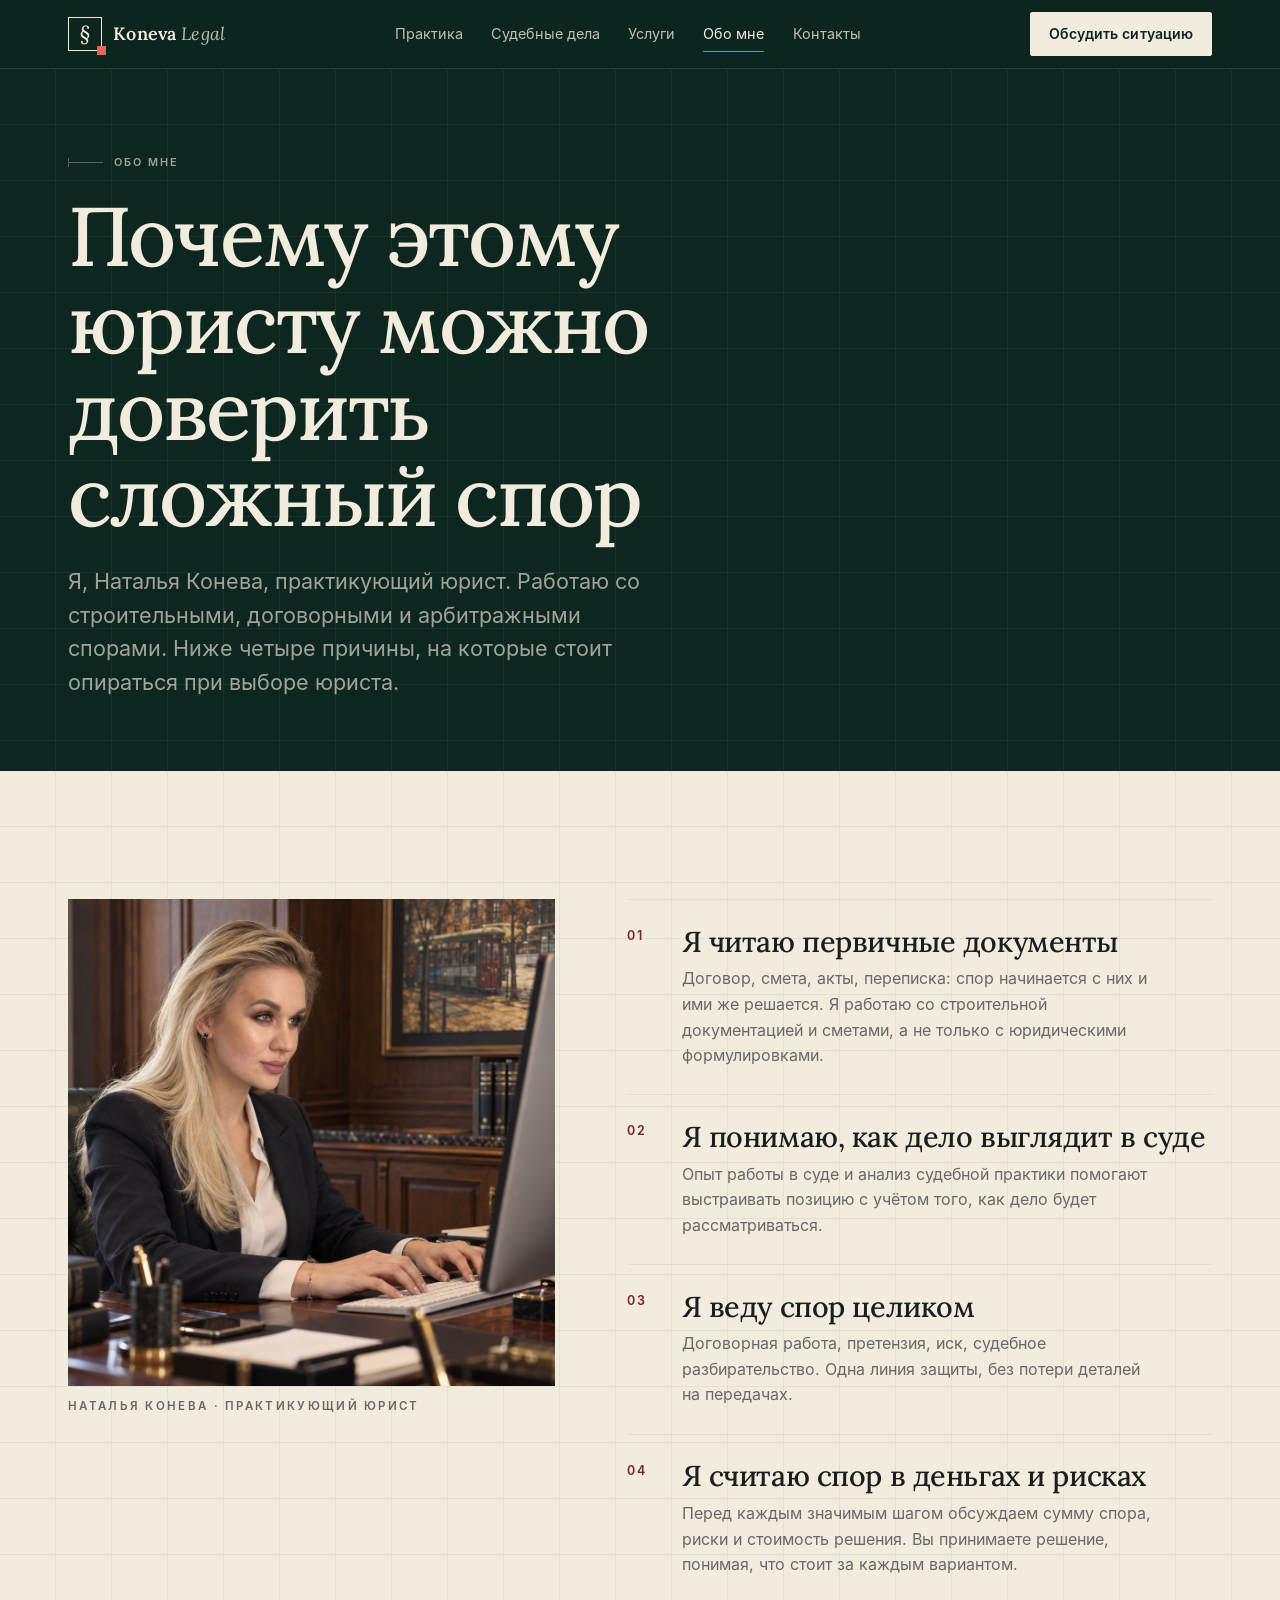
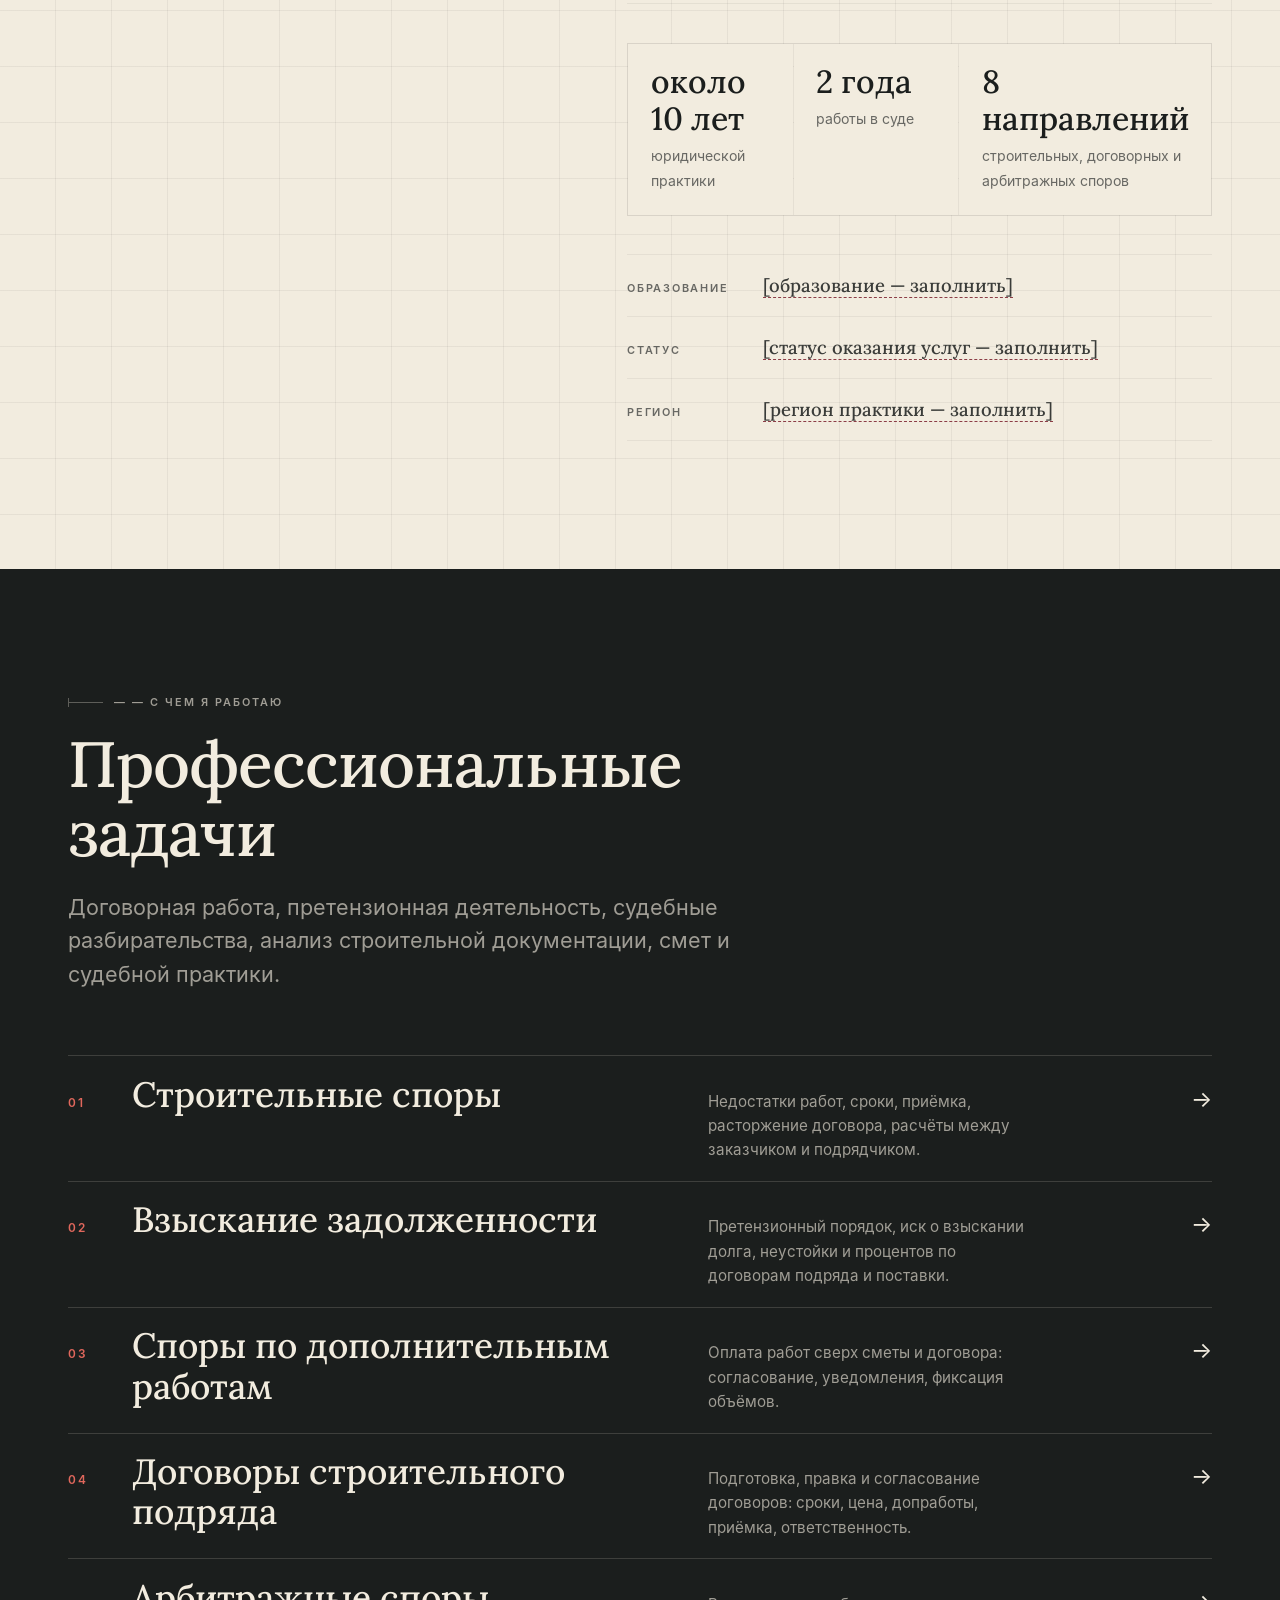
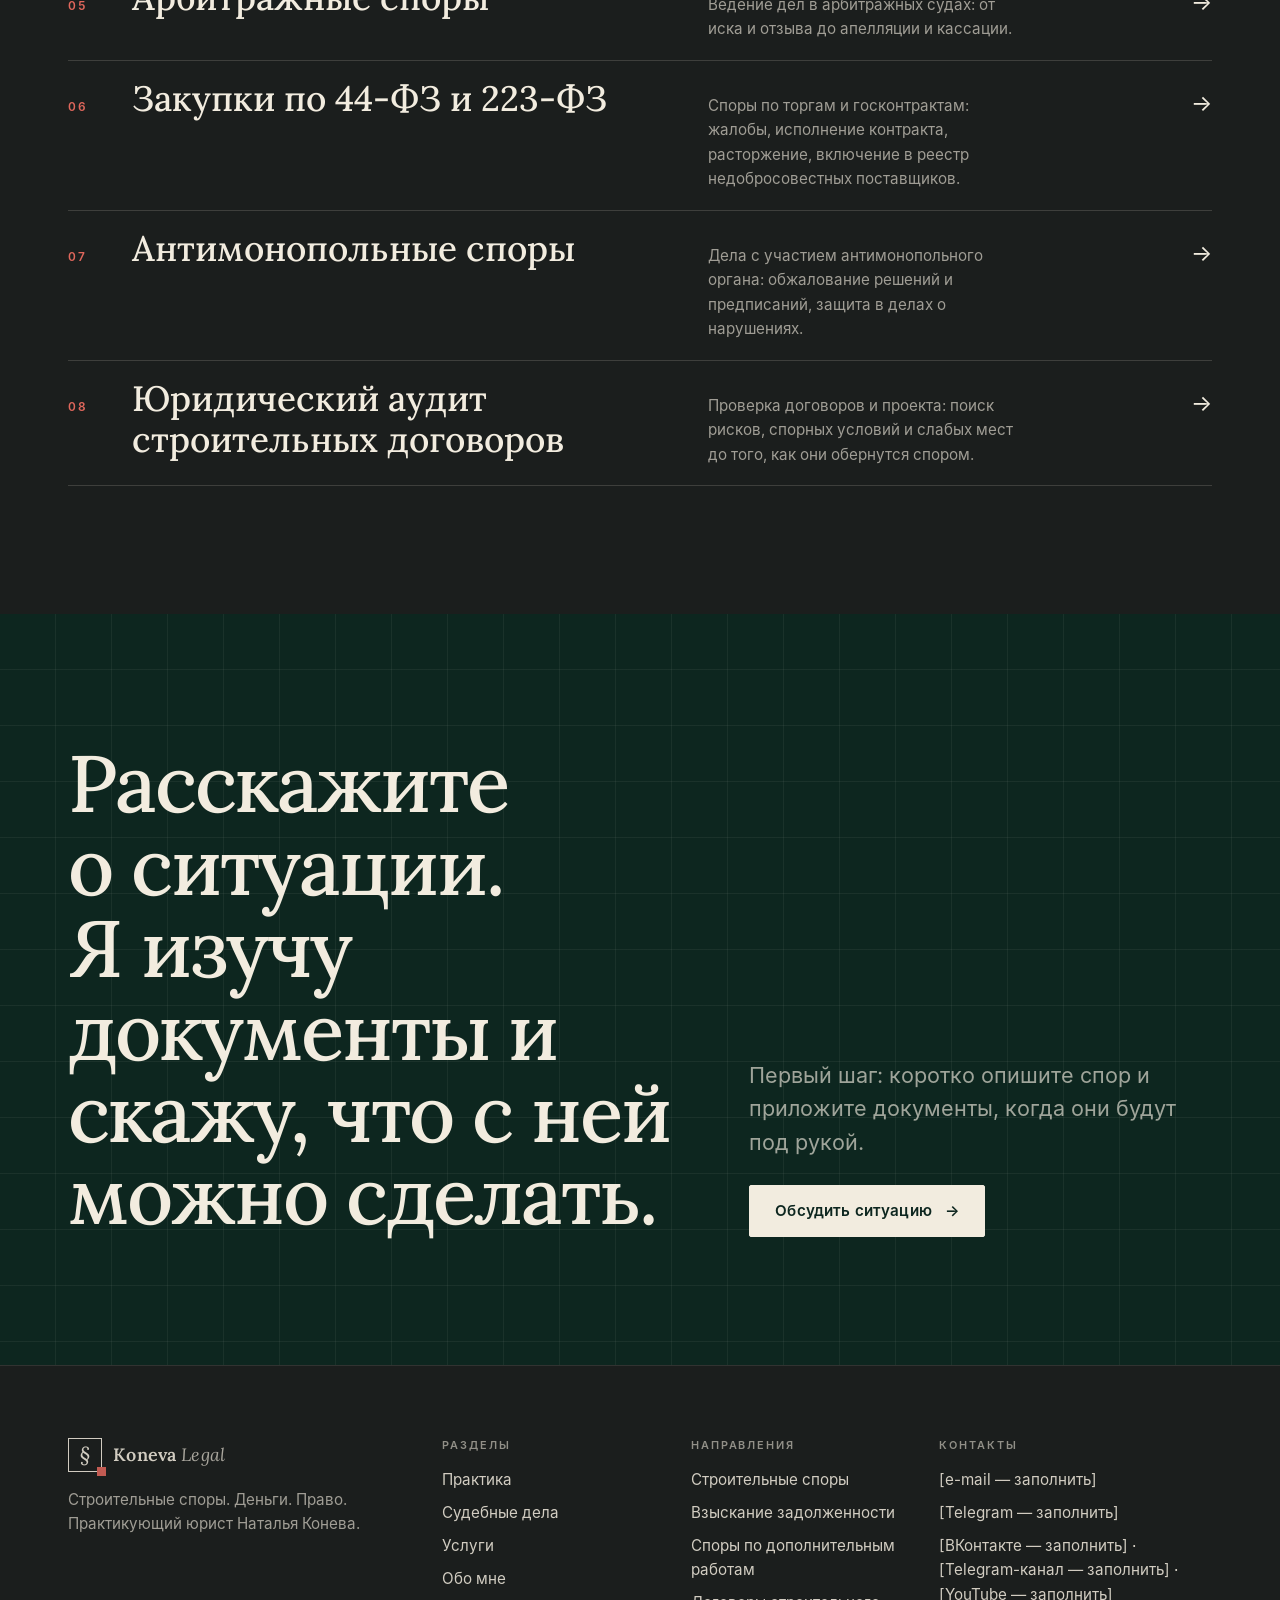
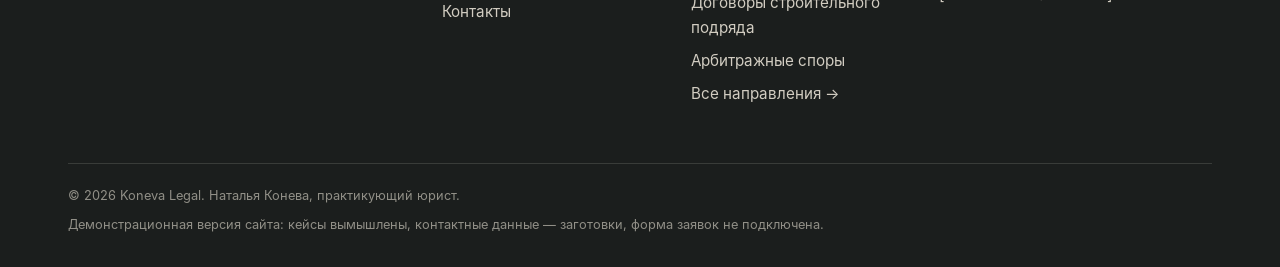
==== about.html @ 8e43e24c "Add files via upload" ====
<!doctype html>
<html lang="ru">
<head>
<meta charset="utf-8">
<meta name="viewport" content="width=device-width, initial-scale=1, viewport-fit=cover">
<meta http-equiv="Content-Security-Policy" content="default-src 'self'; img-src 'self' data:; style-src 'self' 'unsafe-inline'; script-src 'self'; font-src 'self'; connect-src 'none'; form-action 'none'; base-uri 'self'; object-src 'none'">
<title>Обо мне — Наталья Конева, юрист | Koneva Legal</title>
<meta name="description" content="Наталья Конева — практикующий юрист по строительным, договорным и арбитражным спорам. Почему можно доверить сложный спор: работа с документами, судебная практика, ведение дела от претензии до суда.">
<meta name="theme-color" content="#0d261f">
<link rel="canonical" href="https://konevalegal.ru/about.html">
<link rel="icon" href="favicon.svg" type="image/svg+xml">
<link rel="icon" href="favicon.ico" sizes="48x48">
<link rel="apple-touch-icon" href="apple-touch-icon.png">
<meta property="og:type" content="website">
<meta property="og:locale" content="ru_RU">
<meta property="og:site_name" content="Koneva Legal">
<meta property="og:title" content="Обо мне — Наталья Конева, юрист | Koneva Legal">
<meta property="og:description" content="Наталья Конева — практикующий юрист по строительным, договорным и арбитражным спорам. Почему можно доверить сложный спор: работа с документами, судебная практика, ведение дела от претензии до суда.">
<meta property="og:url" content="https://konevalegal.ru/about.html">
<meta property="og:image" content="https://konevalegal.ru/assets/img/og.jpg">
<meta property="og:image:width" content="1200">
<meta property="og:image:height" content="630">
<meta name="twitter:card" content="summary_large_image">
<link rel="preload" href="assets/fonts/lora.woff" as="font" type="font/woff" crossorigin>
<link rel="preload" href="assets/fonts/inter-400.woff" as="font" type="font/woff" crossorigin>
<link rel="stylesheet" href="css/style.css">
</head>
<body>
<a class="skip" href="#main">К содержимому</a>
<header id="site-header"><noscript><div class="wrap"><a class="logo" href="index.html">Koneva Legal</a></div></noscript></header>
<main id="main">
<section class="section theme-green grid-bg soft page-hero" aria-labelledby="h1">
  <div class="wrap">
    <div class="dim short reveal" style="margin-bottom:1.6rem"><span>Обо мне</span></div>
    <h1 id="h1" class="reveal">Почему этому юристу можно доверить сложный спор</h1>
    <p class="lead reveal d1">Я, Наталья Конева, практикующий юрист. Работаю со строительными, договорными и арбитражными спорами. Ниже четыре причины, на которые стоит опираться при выборе юриста.</p>
  </div>
</section>

<section class="section theme-milk grid-bg soft" aria-label="О юристе">
  <div class="wrap about-grid">
    <div class="about-photo reveal">
      <div class="img"><img src="assets/img/work.jpg" width="1100" height="1145" alt="Наталья Конева за работой с документами"></div>
      <p class="eyebrow cap">Наталья Конева · практикующий юрист</p>
    </div>
    <div>
      <div class="reasons reveal">
        <div class="reason"><h3>Я читаю первичные документы</h3><p>Договор, смета, акты, переписка: спор начинается с них и ими же решается. Я работаю со строительной документацией и сметами, а не только с юридическими формулировками.</p></div>
        <div class="reason"><h3>Я понимаю, как дело выглядит в суде</h3><p>Опыт работы в суде и анализ судебной практики помогают выстраивать позицию с учётом того, как дело будет рассматриваться.</p></div>
        <div class="reason"><h3>Я веду спор целиком</h3><p>Договорная работа, претензия, иск, судебное разбирательство. Одна линия защиты, без потери деталей на передачах.</p></div>
        <div class="reason"><h3>Я считаю спор в деньгах и рисках</h3><p>Перед каждым значимым шагом обсуждаем сумму спора, риски и стоимость решения. Вы принимаете решение, понимая, что стоит за каждым вариантом.</p></div>
      </div>
      <div class="facts reveal">
        <div class="fact"><b data-site="experience">около 10 лет</b><span>юридической практики</span></div>
        <div class="fact" data-site-hide><b data-site="courtYears">2 года</b><span>работы в суде</span></div>
        <div class="fact"><b>8 направлений</b><span>строительных, договорных и арбитражных споров</span></div>
      </div>
      <div class="c-list reveal" style="margin-top:2.4rem">
        <dl style="margin:0">
          <div class="c-item"><dt>Образование</dt><dd><span class="ph">[образование — заполнить]</span></dd></div>
          <div class="c-item"><dt>Статус</dt><dd><span class="ph">[статус оказания услуг — заполнить]</span></dd></div>
          <div class="c-item"><dt>Регион</dt><dd><span class="ph">[регион практики — заполнить]</span></dd></div>
        </dl>
      </div>
    </div>
  </div>
</section>

<section class="section theme-graphite" aria-labelledby="w-h">
  <div class="wrap">
  <div class="sec-head reveal">
    <div class="dim short"><span>— — С чем я работаю</span></div>
    <h2><span id="w-h">Профессиональные задачи</span></h2>
    <p class="lead">Договорная работа, претензионная деятельность, судебные разбирательства, анализ строительной документации, смет и судебной практики.</p>
  </div>
    <div class="p-list reveal" id="practice-list"></div>
  </div>
</section>

<section class="section theme-green grid-bg soft" aria-labelledby="cta-h">
  <div class="wrap cta-block">
    <h2 id="cta-h" class="reveal">Расскажите о ситуации. Я изучу документы и скажу, что с ней можно сделать.</h2>
    <div class="reveal d1">
      <p class="lead" style="margin-bottom:1.6rem">Первый шаг: коротко опишите спор и приложите документы, когда они будут под рукой.</p>
      <div class="btn-row"><a class="btn" href="contacts.html#form">Обсудить ситуацию <span class="arr" aria-hidden="true">→</span></a></div>
    </div>
  </div>
</section>
</main>
<footer id="site-footer"></footer>
<script src="data/site.config.js"></script>
<script src="data/practice.js"></script>
<script src="data/cases.js"></script>
<script src="data/services.js"></script>
<script src="js/layout.js"></script>
<script src="js/app.js"></script>
</body>
</html>
---- css/style.css ----
/* ==========================================================
   Koneva Legal — дизайн-система
   Палитра: тёмно-зелёный, графит, молочный, шоколадный, бордо.
   Шрифты подключены локально (assets/fonts), без внешних сервисов.
   ========================================================== */

@font-face{font-family:"Lora";src:url("../assets/fonts/lora.woff") format("woff");font-weight:400 700;font-style:normal;font-display:swap}
@font-face{font-family:"Lora";src:url("../assets/fonts/lora-italic.woff") format("woff");font-weight:400 700;font-style:italic;font-display:swap}
@font-face{font-family:"Inter";src:url("../assets/fonts/inter-400.woff") format("woff");font-weight:400;font-style:normal;font-display:swap}
@font-face{font-family:"Inter";src:url("../assets/fonts/inter-500.woff") format("woff");font-weight:500;font-style:normal;font-display:swap}
@font-face{font-family:"Inter";src:url("../assets/fonts/inter-600.woff") format("woff");font-weight:600;font-style:normal;font-display:swap}

:root{
  --green:#0d261f;
  --green-2:#14352a;
  --graphite:#1b1e1d;
  --graphite-2:#262a29;
  --milk:#f2ecdf;
  --milk-2:#e8dfcc;
  --paper:#f8f4ea;
  --choc:#3a2318;
  --choc-2:#2b190f;
  --burg:#7b1f2c;
  --red-lift:#e0675c;

  --serif:"Lora","Georgia","Times New Roman",serif;
  --sans:"Inter",system-ui,-apple-system,"Segoe UI",Roboto,sans-serif;

  --gutter:clamp(1.1rem,4.5vw,3rem);
  --maxw:1240px;
  --header-h:68px;
  --ease:cubic-bezier(.2,.7,.2,1);
}

/* Темы секций */
.theme-green{--bg:var(--green);--fg:var(--milk);--muted:rgba(242,236,223,.64);--line:rgba(242,236,223,.18);--accent:var(--red-lift);--btn-bg:var(--milk);--btn-fg:var(--green);--card:var(--green-2)}
.theme-graphite{--bg:var(--graphite);--fg:var(--milk);--muted:rgba(242,236,223,.62);--line:rgba(242,236,223,.16);--accent:var(--red-lift);--btn-bg:var(--milk);--btn-fg:var(--graphite);--card:var(--graphite-2)}
.theme-choc{--bg:var(--choc);--fg:var(--milk);--muted:rgba(242,236,223,.68);--line:rgba(242,236,223,.2);--accent:#f0a79f;--btn-bg:var(--milk);--btn-fg:var(--choc);--card:var(--choc-2)}
.theme-milk{--bg:var(--milk);--fg:var(--graphite);--muted:rgba(27,30,29,.64);--line:rgba(27,30,29,.2);--accent:var(--burg);--btn-bg:var(--green);--btn-fg:var(--milk);--card:var(--paper)}

*,*::before,*::after{box-sizing:border-box}
html{-webkit-text-size-adjust:100%;scroll-behavior:smooth;scroll-padding-top:calc(var(--header-h) + 12px)}
body{margin:0;background:var(--green);color:var(--milk);font-family:var(--sans);font-size:1rem;line-height:1.6;-webkit-font-smoothing:antialiased;text-rendering:optimizeLegibility;overflow-x:hidden}
img{max-width:100%;display:block}
a{color:inherit}
button{font:inherit;color:inherit;cursor:pointer}
h1,h2,h3,h4{font-family:var(--serif);font-weight:500;line-height:1.08;letter-spacing:-.015em;margin:0;text-wrap:balance}
p{margin:0}
ul{margin:0;padding:0;list-style:none}
:focus-visible{outline:2px solid var(--accent,var(--red-lift));outline-offset:3px}
.sr-only{position:absolute;width:1px;height:1px;overflow:hidden;clip:rect(0 0 0 0);white-space:nowrap}
.skip{position:absolute;left:-999px;top:8px;background:var(--milk);color:var(--green);padding:.6rem 1rem;z-index:200}
.skip:focus{left:8px}

.wrap{width:100%;max-width:var(--maxw);margin:0 auto;padding-inline:var(--gutter)}
.section{position:relative;background:var(--bg);color:var(--fg);padding-block:clamp(4rem,10vw,8rem)}
.grid-bg{background-image:linear-gradient(var(--line) 1px,transparent 1px),linear-gradient(90deg,var(--line) 1px,transparent 1px);background-size:56px 56px;background-position:-1px -1px}
.grid-bg.soft{--line:rgba(242,236,223,.06)}
.theme-milk.grid-bg.soft{--line:rgba(27,30,29,.06)}

/* Типографика */
.eyebrow{font:600 .72rem/1.3 var(--sans);letter-spacing:.2em;text-transform:uppercase;color:var(--muted)}
.accent{color:var(--accent)}
.lead{font-size:clamp(1.05rem,1.2vw + .8rem,1.35rem);line-height:1.55;color:var(--muted);max-width:42ch}
.italic{font-style:italic}
.redline{position:relative;font-style:italic;white-space:nowrap}
.redline::after{content:"";position:absolute;left:-.04em;right:-.04em;bottom:.02em;height:.07em;background:var(--red-lift);transform-origin:left;transform:scaleX(0);animation:draw 1.1s .6s var(--ease) forwards}
@keyframes draw{to{transform:scaleX(1)}}

/* Размерная линия — чертёжный элемент */
.dim{display:flex;align-items:center;gap:.7rem;font:600 .68rem/1 var(--sans);letter-spacing:.18em;text-transform:uppercase;color:var(--muted)}
.dim::before,.dim::after{content:"";flex:1;height:9px;background:linear-gradient(currentColor,currentColor) center/100% 1px no-repeat;opacity:.5}
.dim::before{border-left:1px solid currentColor}
.dim::after{border-right:1px solid currentColor}
.dim.short::after{display:none}
.dim.short{max-width:26rem}
.dim.short::before{flex:0 0 2.2rem}

.sec-head{display:grid;gap:1.4rem;margin-bottom:clamp(2.2rem,5vw,4rem)}
.sec-head h2{font-size:clamp(2rem,5.4vw,4rem);max-width:18ch}
.sec-head .lead{max-width:52ch}

/* Кнопки */
.btn{display:inline-flex;align-items:center;justify-content:center;gap:.8rem;min-height:52px;padding:.9rem 1.6rem;background:var(--btn-bg,var(--milk));color:var(--btn-fg,var(--green));border:1px solid var(--btn-bg,var(--milk));font:600 .95rem/1.2 var(--sans);letter-spacing:.01em;text-decoration:none;border-radius:2px;transition:background .25s,color .25s,transform .25s var(--ease)}
.btn .arr{transition:transform .25s var(--ease)}
.btn:hover .arr{transform:translateX(4px)}
.btn.ghost{background:transparent;color:var(--fg,var(--milk));border-color:var(--line)}
.btn.ghost:hover{border-color:var(--fg,var(--milk))}
.btn.small{min-height:44px;padding:.6rem 1.1rem;font-size:.88rem}
.btn-row{display:flex;flex-wrap:wrap;gap:.8rem}
.link-arrow{display:inline-flex;gap:.6rem;align-items:center;font-weight:600;text-decoration:none;border-bottom:1px solid var(--line);padding-bottom:.25rem}
.link-arrow:hover{border-color:var(--accent)}

/* ---------- Шапка ---------- */
.site-header{position:sticky;top:0;z-index:100;background:rgba(13,38,31,.88);backdrop-filter:blur(14px);-webkit-backdrop-filter:blur(14px);border-bottom:1px solid rgba(242,236,223,.12)}
.site-header .wrap{display:flex;align-items:center;justify-content:space-between;height:var(--header-h);gap:1rem}
.logo{display:inline-flex;align-items:center;gap:.7rem;text-decoration:none;font:600 1.12rem/1 var(--serif);letter-spacing:.01em}
.logo-mark{display:grid;place-items:center;width:34px;height:34px;border:1px solid var(--milk);font:italic 500 1.2rem/1 var(--serif);position:relative}
.logo-mark::after{content:"";position:absolute;right:-5px;bottom:-5px;width:9px;height:9px;background:var(--red-lift)}
.logo em{font-style:italic;font-weight:400;opacity:.78;margin-left:.28em}
.nav{display:none;gap:clamp(1rem,2.2vw,2rem);align-items:center}
.nav a{font-size:.9rem;text-decoration:none;opacity:.78;padding:.4rem 0;border-bottom:1px solid transparent;transition:opacity .2s,border-color .2s}
.nav a:hover,.nav a[aria-current="page"]{opacity:1;border-color:var(--red-lift)}
.header-cta{display:none}
.burger{width:44px;height:44px;background:none;border:1px solid rgba(242,236,223,.3);display:grid;place-content:center;gap:5px;border-radius:2px}
.burger span{display:block;width:20px;height:1.5px;background:var(--milk);transition:transform .3s var(--ease),opacity .2s}
.burger[aria-expanded="true"] span:nth-child(1){transform:translateY(6.5px) rotate(45deg)}
.burger[aria-expanded="true"] span:nth-child(2){opacity:0}
.burger[aria-expanded="true"] span:nth-child(3){transform:translateY(-6.5px) rotate(-45deg)}
.mobile-nav{position:fixed;inset:var(--header-h) 0 0 0;z-index:99;background:var(--green);padding:2rem var(--gutter) calc(2rem + env(safe-area-inset-bottom));display:flex;flex-direction:column;gap:.2rem;transform:translateY(-8px);opacity:0;visibility:hidden;transition:opacity .25s,transform .3s var(--ease),visibility .25s;overflow-y:auto}
.mobile-nav.open{opacity:1;transform:none;visibility:visible}
.mobile-nav a.m-link{font:500 clamp(1.8rem,8vw,2.6rem)/1.15 var(--serif);text-decoration:none;padding:.75rem 0;border-bottom:1px solid rgba(242,236,223,.14);display:flex;justify-content:space-between;align-items:baseline}
.mobile-nav a.m-link small{font:600 .7rem var(--sans);letter-spacing:.16em;color:var(--red-lift)}
.mobile-nav .btn{margin-top:2rem;--btn-bg:var(--milk);--btn-fg:var(--green)}
body.menu-open{overflow:hidden}
@media (min-width:980px){
  .nav{display:flex}.header-cta{display:inline-flex}.burger,.mobile-nav{display:none}
}

/* ---------- Главный экран ---------- */
.hero{padding-top:clamp(2.5rem,6vw,4.5rem);padding-bottom:clamp(3rem,7vw,6rem);overflow:hidden}
.hero-grid{display:grid;gap:2.6rem;position:relative}
.hero .eyebrow{display:flex;gap:.8rem;align-items:center;margin-bottom:1.6rem}
.hero .eyebrow::before{content:"";width:2.4rem;height:1px;background:var(--red-lift)}
.hero h1{font-size:clamp(2.35rem,8.6vw,6.1rem);line-height:1.02;letter-spacing:-.025em;max-width:13ch;font-weight:500}
.hero .sub{margin-top:1.8rem;font-size:clamp(1.05rem,1.4vw + .75rem,1.4rem);line-height:1.5;color:var(--muted);max-width:30ch}
.hero .btn-row{margin-top:2.2rem}
.hero-note{margin-top:2.4rem;display:flex;gap:1.6rem;flex-wrap:wrap;font-size:.82rem;color:var(--muted)}
.hero-note b{display:block;font:500 1.5rem/1.1 var(--serif);color:var(--milk);margin-bottom:.25rem}
.big-sign{position:absolute;right:-2vw;top:-8vw;font:italic 400 clamp(14rem,48vw,36rem)/1 var(--serif);color:transparent;-webkit-text-stroke:1px rgba(242,236,223,.1);pointer-events:none;user-select:none;z-index:0}
.hero-copy,.hero-photo{position:relative;z-index:1}

.photo-frame{position:relative;width:min(100%,380px);margin-left:auto;margin-right:0}
.photo-frame .img{position:relative;aspect-ratio:2/3;overflow:hidden;background:var(--green-2)}
.photo-frame img{width:100%;height:100%;object-fit:cover;object-position:50% 20%;filter:saturate(.92) contrast(1.02)}
.photo-frame .img::after{content:"";position:absolute;inset:0;background:linear-gradient(180deg,transparent 55%,rgba(13,38,31,.55));pointer-events:none}
.crop{position:absolute;width:22px;height:22px;border:1px solid var(--red-lift);pointer-events:none}
.crop.tl{top:-12px;left:-12px;border-right:0;border-bottom:0}
.crop.tr{top:-12px;right:-12px;border-left:0;border-bottom:0}
.crop.bl{bottom:-12px;left:-12px;border-right:0;border-top:0}
.crop.br{bottom:-12px;right:-12px;border-left:0;border-top:0}
.photo-dim{position:absolute;left:-26px;top:0;bottom:0;width:10px;display:none}
.photo-dim::before{content:"";position:absolute;left:4px;top:0;bottom:0;width:1px;background:rgba(242,236,223,.5)}
.photo-dim::after{content:"";position:absolute;left:0;top:0;bottom:0;width:9px;background:linear-gradient(rgba(242,236,223,.5),rgba(242,236,223,.5)) top/100% 1px no-repeat,linear-gradient(rgba(242,236,223,.5),rgba(242,236,223,.5)) bottom/100% 1px no-repeat}
.photo-dim span{position:absolute;left:-1.1rem;top:50%;transform:translate(-50%,-50%) rotate(-90deg);font:600 .62rem var(--sans);letter-spacing:.2em;color:var(--muted);white-space:nowrap;background:var(--green);padding:0 .6rem}
.sheet-tag{position:absolute;left:-1.2rem;bottom:2.2rem;background:var(--milk);color:var(--green);padding:.9rem 1.1rem;max-width:12rem;box-shadow:0 14px 30px rgba(0,0,0,.25)}
.sheet-tag b{display:block;font:500 1.05rem/1.2 var(--serif)}
.sheet-tag small{display:block;margin-top:.35rem;font:600 .62rem var(--sans);letter-spacing:.16em;text-transform:uppercase;color:var(--burg)}
@media (min-width:900px){
  .hero-grid{grid-template-columns:minmax(0,7.3fr) minmax(0,4.7fr);align-items:end;gap:3rem}
  .photo-frame{width:100%;margin-bottom:-1rem}
  .photo-dim{display:block}
  .hero h1{max-width:11ch}
}
@media (max-width:899px){
  .photo-frame{width:min(78%,320px)}
  .sheet-tag{left:-.8rem;bottom:1.4rem;max-width:10rem;padding:.7rem .8rem}
}

/* ---------- Полоса-лозунг ---------- */
.statement{padding-block:clamp(3rem,7vw,5.5rem)}
.statement-row{display:grid;gap:0;border-top:1px solid var(--line)}
.statement-row div{display:flex;align-items:baseline;gap:1.2rem;padding:clamp(.6rem,1.6vw,1.2rem) 0;border-bottom:1px solid var(--line)}
.statement-row i{font:600 .72rem var(--sans);letter-spacing:.18em;font-style:normal;color:var(--accent);min-width:2rem}
.statement-row strong{font:500 clamp(2.6rem,11vw,8rem)/1 var(--serif);letter-spacing:-.03em}
.statement-row div:nth-child(2) strong{font-style:italic;padding-left:clamp(0rem,7vw,6rem)}
.statement-row div:nth-child(3) strong{padding-left:clamp(0rem,14vw,12rem)}

/* ---------- Список направлений (главная) ---------- */
.p-list{border-top:1px solid var(--line)}
.p-list a{display:grid;grid-template-columns:2.6rem 1fr auto;gap:1rem;align-items:baseline;padding:1.15rem 0;border-bottom:1px solid var(--line);text-decoration:none;transition:padding .35s var(--ease),background .3s}
.p-list a:hover{padding-left:.8rem}
.p-list .n{font:600 .74rem var(--sans);letter-spacing:.16em;color:var(--accent)}
.p-list .t{font:500 clamp(1.3rem,3.2vw,2.2rem)/1.15 var(--serif)}
.p-list .d{display:none;color:var(--muted);font-size:.95rem;max-width:32ch}
.p-list .go{font-size:1.4rem;transition:transform .3s var(--ease)}
.p-list a:hover .go{transform:translateX(6px)}
@media (min-width:860px){.p-list a{grid-template-columns:3rem 1.2fr 1fr auto}.p-list .d{display:block}}

/* ---------- Карточки направлений ---------- */
.p-grid{display:grid;gap:1.1rem}
.p-card{position:relative;text-align:left;display:flex;flex-direction:column;gap:1.2rem;min-height:300px;padding:clamp(1.4rem,3vw,2.2rem);border:1px solid var(--line);background:var(--card);color:var(--fg);transition:transform .35s var(--ease),border-color .3s;overflow:hidden}
.p-card:hover{transform:translateY(-4px);border-color:var(--fg)}
.p-card .n{font:600 .74rem var(--sans);letter-spacing:.18em;color:var(--accent)}
.p-card h3{font-size:clamp(1.5rem,3vw,2.2rem);max-width:15ch}
.p-card p{color:var(--muted);max-width:38ch;font-size:.98rem}
.p-card .more{margin-top:auto;display:flex;justify-content:space-between;align-items:center;font:600 .85rem var(--sans);border-top:1px solid var(--line);padding-top:1rem}
.p-card::after{content:"";position:absolute;right:-30px;top:-30px;width:110px;height:110px;border:1px solid var(--line);border-radius:50%;opacity:.6}
.p-card.v-green{--card:var(--green);--fg:var(--milk);--muted:rgba(242,236,223,.66);--line:rgba(242,236,223,.2);--accent:var(--red-lift)}
.p-card.v-choc{--card:var(--choc);--fg:var(--milk);--muted:rgba(242,236,223,.7);--line:rgba(242,236,223,.22);--accent:#f0a79f}
.p-card.v-graphite{--card:var(--graphite);--fg:var(--milk);--muted:rgba(242,236,223,.64);--line:rgba(242,236,223,.18);--accent:var(--red-lift)}
.p-card.v-paper{--card:var(--paper);--fg:var(--graphite);--muted:rgba(27,30,29,.66);--line:rgba(27,30,29,.22);--accent:var(--burg)}
@media (min-width:860px){
  .p-grid{grid-template-columns:repeat(12,1fr)}
  .p-card:nth-child(4n+1){grid-column:span 7}
  .p-card:nth-child(4n+2){grid-column:span 5}
  .p-card:nth-child(4n+3){grid-column:span 5}
  .p-card:nth-child(4n+4){grid-column:span 7}
  .p-card{min-height:340px}
}

/* ---------- Как строится защита (чертёж) ---------- */
.steps{display:grid;gap:0;border:1px solid var(--line);position:relative}
.step{padding:clamp(1.4rem,3vw,2.2rem);border-bottom:1px solid var(--line);position:relative}
.step:last-child{border-bottom:0}
.step .num{font:italic 400 clamp(3rem,8vw,5.5rem)/1 var(--serif);color:transparent;-webkit-text-stroke:1px var(--accent);margin-bottom:1rem}
.step h3{font-size:1.5rem;margin-bottom:.7rem}
.step p{color:var(--muted);font-size:.98rem}
@media (min-width:860px){
  .steps{grid-template-columns:repeat(4,1fr)}
  .step{border-bottom:0;border-right:1px solid var(--line)}
  .step:last-child{border-right:0}
  .step:nth-child(2){padding-top:calc(clamp(1.4rem,3vw,2.2rem) + 2.5rem)}
  .step:nth-child(4){padding-top:calc(clamp(1.4rem,3vw,2.2rem) + 2.5rem)}
}

/* ---------- Кейсы: листы дел ---------- */
.case-grid{display:grid;gap:1.2rem}
@media (min-width:760px){.case-grid{grid-template-columns:repeat(2,1fr)}}
@media (min-width:1080px){.case-grid.three{grid-template-columns:repeat(3,1fr)}}
.case-card{position:relative;text-align:left;display:flex;flex-direction:column;gap:1rem;background:var(--paper);color:var(--graphite);padding:1.6rem 1.5rem 1.4rem 2.6rem;border:1px solid rgba(27,30,29,.14);min-height:340px;box-shadow:0 1px 0 rgba(27,30,29,.05),0 24px 40px -28px rgba(0,0,0,.5);transition:transform .35s var(--ease),box-shadow .35s}
.case-card::before{content:"";position:absolute;left:1.6rem;top:0;bottom:0;width:1px;background:var(--burg);opacity:.55}
.case-card:hover{transform:translateY(-4px) rotate(-.2deg);box-shadow:0 1px 0 rgba(27,30,29,.05),0 32px 46px -26px rgba(0,0,0,.6)}
.case-top{display:flex;justify-content:space-between;gap:1rem;align-items:flex-start}
.case-no{font:600 .66rem/1.4 var(--sans);letter-spacing:.16em;text-transform:uppercase;color:rgba(27,30,29,.55)}
.stamp{flex:none;font:700 .66rem/1 var(--sans);letter-spacing:.2em;color:var(--burg);border:1.5px solid var(--burg);padding:.4rem .55rem;transform:rotate(4deg);opacity:.85;text-transform:uppercase}
.case-cat{font:600 .72rem var(--sans);letter-spacing:.14em;text-transform:uppercase;color:var(--burg)}
.case-amount small{display:block;font:600 .64rem var(--sans);letter-spacing:.16em;text-transform:uppercase;color:rgba(27,30,29,.55);margin-bottom:.3rem}
.case-amount b{font:500 clamp(2rem,4vw,2.8rem)/1 var(--serif);letter-spacing:-.02em}
.case-title{font:500 1.18rem/1.3 var(--serif)}
.case-excerpt{font-size:.92rem;color:rgba(27,30,29,.68);display:-webkit-box;-webkit-line-clamp:3;-webkit-box-orient:vertical;overflow:hidden}
.case-card .more{margin-top:auto;display:flex;justify-content:space-between;font:600 .85rem var(--sans);border-top:1px dashed rgba(27,30,29,.3);padding-top:.9rem}
.filters{display:flex;flex-wrap:wrap;gap:.5rem;margin-bottom:2rem}
.chip{padding:.55rem 1rem;min-height:44px;border:1px solid var(--line);background:transparent;color:var(--fg);font:500 .88rem var(--sans);border-radius:999px;transition:background .2s,color .2s,border-color .2s}
.chip:hover{border-color:var(--fg)}
.chip[aria-pressed="true"]{background:var(--fg);color:var(--bg);border-color:var(--fg)}
.empty{color:var(--muted);padding:2rem 0}
.demo-banner{display:flex;gap:.9rem;align-items:flex-start;padding:1rem 1.2rem;border:1px dashed var(--accent);color:var(--fg);font-size:.92rem;margin-bottom:2rem}
.demo-banner b{color:var(--accent);font:700 .68rem var(--sans);letter-spacing:.18em;text-transform:uppercase;padding-top:.2rem;white-space:nowrap}

/* ---------- Диалог (кейс / направление) ---------- */
dialog.panel{padding:0;border:0;background:var(--paper);color:var(--graphite);width:100%;max-width:100%;height:100%;max-height:100%;margin:0;overflow:hidden}
dialog.panel::backdrop{background:rgba(10,20,17,.72);backdrop-filter:blur(3px)}
dialog.panel[open]{display:flex;flex-direction:column;animation:sheetIn .4s var(--ease)}
@keyframes sheetIn{from{transform:translateY(24px);opacity:0}to{transform:none;opacity:1}}
.panel-bar{flex:none;display:flex;justify-content:space-between;align-items:center;gap:1rem;padding:.8rem var(--gutter);padding-top:max(.8rem,env(safe-area-inset-top));border-bottom:1px solid rgba(27,30,29,.15);background:var(--paper)}
.panel-bar .eyebrow{color:rgba(27,30,29,.6)}
.panel-close{width:44px;height:44px;border:1px solid rgba(27,30,29,.3);background:transparent;font-size:1.3rem;line-height:1;border-radius:2px}
.panel-close:hover{background:var(--graphite);color:var(--milk)}
.panel-body{flex:1;overflow-y:auto;overscroll-behavior:contain;padding:clamp(1.6rem,4vw,3rem) var(--gutter) calc(3rem + env(safe-area-inset-bottom));-webkit-overflow-scrolling:touch}
.panel-inner{max-width:760px;margin:0 auto}
.panel h2{font-size:clamp(1.9rem,5vw,3rem);margin-bottom:1rem}
.panel .amount{font:500 clamp(2.4rem,7vw,4rem)/1 var(--serif);letter-spacing:-.025em;margin:1.2rem 0 .3rem}
.panel .amount-label{font:600 .68rem var(--sans);letter-spacing:.18em;text-transform:uppercase;color:rgba(27,30,29,.55)}
.doc-sec{display:grid;grid-template-columns:2.2rem 1fr;gap:.4rem 1rem;padding:1.5rem 0;border-top:1px solid rgba(27,30,29,.15)}
.doc-sec .no{font:600 .72rem var(--sans);letter-spacing:.14em;color:var(--burg);padding-top:.35rem}
.doc-sec h3{font:600 .76rem var(--sans);letter-spacing:.16em;text-transform:uppercase;color:rgba(27,30,29,.6);margin-bottom:.6rem}
.doc-sec p,.doc-sec li{font-size:1.04rem;line-height:1.65}
.doc-sec li{padding-left:1.2rem;position:relative;margin-bottom:.45rem}
.doc-sec li::before{content:"";position:absolute;left:0;top:.75em;width:.6rem;height:1px;background:var(--burg)}
.doc-sec .body{grid-column:2}
.sides{display:grid;gap:1rem}
.side{padding:1rem 1.1rem;background:var(--milk);border-left:2px solid var(--burg)}
.side b{display:block;font:600 .7rem var(--sans);letter-spacing:.14em;text-transform:uppercase;margin-bottom:.4rem;color:var(--burg)}
.doc-sec.result .body p{font:500 1.3rem/1.4 var(--serif)}
.doc-sec.lesson{background:var(--green);color:var(--milk);margin:0 calc(var(--gutter) * -1);padding-inline:var(--gutter);border-top:0;margin-top:1rem}
.doc-sec.lesson h3{color:rgba(242,236,223,.7)}
.doc-sec.lesson .no{color:var(--red-lift)}
.doc-sec.lesson .body p{font:italic 400 1.25rem/1.5 var(--serif)}
.panel-cta{margin-top:2.2rem;display:flex;gap:.8rem;flex-wrap:wrap}
.panel-cta .btn{--btn-bg:var(--green);--btn-fg:var(--milk)}
.panel-cta .btn.ghost{--fg:var(--graphite);--line:rgba(27,30,29,.3)}
.panel .note-demo{margin-top:1.4rem;padding:.9rem 1.1rem;border:1px dashed var(--burg);color:var(--burg);font-size:.9rem}
.panel .norms{margin-top:.4rem;font-size:.86rem;color:rgba(27,30,29,.6)}
@media (min-width:900px){
  dialog.panel{width:min(760px,92vw);margin-left:auto;max-width:none}
  .sides{grid-template-columns:1fr 1fr}
  .doc-sec.lesson{margin-inline:calc(var(--gutter) * -1)}
}
@media (prefers-reduced-motion:reduce){dialog.panel[open]{animation:none}}

/* ---------- Услуги: прайс-ведомость ---------- */
.price-list{border-top:1px solid var(--line)}
.price-row{display:grid;gap:.7rem 1.4rem;padding:1.6rem 0;border-bottom:1px solid var(--line);align-items:start}
.price-row .n{font:600 .74rem var(--sans);letter-spacing:.18em;color:var(--accent)}
.price-row h3{font-size:clamp(1.4rem,3vw,2rem)}
.price-row p{color:var(--muted);max-width:52ch;font-size:.98rem}
.price-box{padding:1rem 1.1rem;border:1px solid var(--line);align-self:stretch;display:flex;flex-direction:column;justify-content:space-between;gap:1rem}
.price-box small{font:600 .62rem var(--sans);letter-spacing:.16em;text-transform:uppercase;color:var(--muted)}
.price-box b{display:block;font:500 1.15rem/1.35 var(--serif);margin-top:.35rem}
.price-box.is-fixed b,.price-box.is-range b{font-size:1.6rem;color:var(--accent)}
@media (min-width:900px){
  .price-row{grid-template-columns:3rem minmax(0,1.3fr) minmax(0,1.5fr) 15rem}
  .price-row .n{padding-top:.7rem}
}

/* ---------- Обо мне ---------- */
.page-hero{padding-top:clamp(3rem,7vw,5.5rem);padding-bottom:clamp(2.6rem,6vw,4.5rem)}
.page-hero h1{font-size:clamp(2.2rem,7vw,5.2rem);max-width:15ch;letter-spacing:-.025em;line-height:1.04}
.page-hero .lead{margin-top:1.6rem}
.about-grid{display:grid;gap:2.4rem}
.about-photo{position:relative}
.about-photo .img{aspect-ratio:1/1;overflow:hidden;background:var(--green-2)}
.about-photo img{width:100%;height:100%;object-fit:cover;object-position:60% 30%}
.about-photo .cap{margin-top:.8rem}
@media (min-width:900px){
  .about-grid{grid-template-columns:5fr 6fr;gap:4.5rem;align-items:start}
  .about-photo{position:sticky;top:calc(var(--header-h) + 2rem)}
}
.reasons{counter-reset:r;display:grid;gap:0;border-top:1px solid var(--line)}
.reason{padding:1.6rem 0 1.6rem 3.4rem;border-bottom:1px solid var(--line);position:relative}
.reason::before{counter-increment:r;content:counter(r,decimal-leading-zero);position:absolute;left:0;top:1.75rem;font:600 .78rem var(--sans);letter-spacing:.16em;color:var(--accent)}
.reason h3{font-size:clamp(1.3rem,2.6vw,1.8rem);margin-bottom:.6rem}
.reason p{color:var(--muted);max-width:48ch}
.facts{display:grid;gap:1px;background:var(--line);border:1px solid var(--line);margin-top:2.4rem}
.fact{background:var(--bg);padding:1.3rem 1.4rem}
.fact b{display:block;font:500 clamp(1.5rem,3vw,2rem)/1.15 var(--serif);margin-bottom:.3rem}
.fact span{font-size:.88rem;color:var(--muted)}
@media (min-width:640px){.facts{grid-template-columns:repeat(3,1fr)}}
.ph{border-bottom:1px dashed var(--accent);color:inherit;opacity:.85;white-space:normal}

/* ---------- Контакты и форма ---------- */
.contact-grid{display:grid;gap:3rem}
@media (min-width:960px){.contact-grid{grid-template-columns:5fr 6fr;gap:5rem;align-items:start}}
.c-list{border-top:1px solid var(--line)}
.c-item{display:grid;grid-template-columns:7.5rem 1fr;gap:1rem;padding:1.1rem 0;border-bottom:1px solid var(--line);align-items:baseline}
.c-item dt{font:600 .68rem var(--sans);letter-spacing:.16em;text-transform:uppercase;color:var(--muted)}
.c-item dd{margin:0;font:500 1.15rem/1.4 var(--serif);word-break:break-word}
.c-item a{text-decoration:none;border-bottom:1px solid var(--line)}
.c-item a:hover{border-color:var(--accent)}
.form-card{position:relative;background:var(--paper);color:var(--graphite);padding:clamp(1.5rem,4vw,2.6rem);padding-left:clamp(2.4rem,5vw,3.6rem);border:1px solid rgba(27,30,29,.14);box-shadow:0 30px 50px -30px rgba(0,0,0,.6)}
.form-card::before{content:"";position:absolute;left:clamp(1.4rem,3vw,2.2rem);top:0;bottom:0;width:1px;background:var(--burg);opacity:.55}
.form-card h2{font-size:clamp(1.7rem,3.6vw,2.4rem);margin:.8rem 0 .5rem}
.form-card .sub{color:rgba(27,30,29,.66);font-size:.95rem;margin-bottom:1.4rem}
.dev-tag{display:inline-flex;align-items:center;gap:.6rem;font:700 .66rem var(--sans);letter-spacing:.18em;text-transform:uppercase;color:var(--burg);border:1.5px solid var(--burg);padding:.45rem .7rem}
.dev-tag::before{content:"";width:7px;height:7px;background:var(--burg);border-radius:50%}
.field{display:grid;gap:.45rem;margin-bottom:1.1rem}
.field label,.field .lab{font:600 .7rem var(--sans);letter-spacing:.14em;text-transform:uppercase;color:rgba(27,30,29,.7)}
.field input,.field select,.field textarea{width:100%;font:400 1rem/1.4 var(--sans);font-size:max(16px,1rem);color:var(--graphite);background:transparent;border:0;border-bottom:1.5px solid rgba(27,30,29,.35);border-radius:0;padding:.7rem 0;min-height:48px;-webkit-appearance:none;appearance:none;transition:border-color .2s}
.field textarea{min-height:120px;resize:vertical;border:1.5px solid rgba(27,30,29,.35);padding:.8rem}
.field select{background-image:linear-gradient(45deg,transparent 50%,currentColor 50%),linear-gradient(135deg,currentColor 50%,transparent 50%);background-position:calc(100% - 14px) 55%,calc(100% - 9px) 55%;background-size:5px 5px;background-repeat:no-repeat;padding-right:2rem}
.field input:focus,.field select:focus,.field textarea:focus{outline:none;border-color:var(--burg)}
.consent{display:grid;grid-template-columns:auto 1fr;gap:.8rem;align-items:start;font-size:.88rem;line-height:1.5;color:rgba(27,30,29,.75);margin:1.2rem 0 1.4rem;cursor:pointer}
.consent input{width:22px;height:22px;margin:0;accent-color:var(--green);flex:none;margin-top:.1rem}
.consent small{display:block;margin-top:.3rem;color:rgba(27,30,29,.55)}
.form-card .btn{--btn-bg:var(--green);--btn-fg:var(--milk);width:100%}
.form-status{margin-top:1.1rem;padding:1rem 1.1rem;border:1.5px solid var(--burg);color:var(--burg);font-weight:500;display:none}
.form-status.show{display:block;animation:sheetIn .35s var(--ease)}
.form-warn{margin-top:1rem;font-size:.82rem;color:rgba(27,30,29,.6)}

/* ---------- Призыв ---------- */
.cta-block{display:grid;gap:2rem;align-items:end}
.cta-block h2{font-size:clamp(2.2rem,6.4vw,5rem);max-width:14ch;letter-spacing:-.025em;line-height:1.03}
@media (min-width:900px){.cta-block{grid-template-columns:1.4fr 1fr}}

/* ---------- Подвал ---------- */
.site-footer{background:var(--graphite);color:var(--milk);padding-block:clamp(3rem,6vw,4.5rem) calc(2rem + env(safe-area-inset-bottom));border-top:1px solid rgba(242,236,223,.1)}
.foot-grid{display:grid;gap:2.4rem}
.foot-grid h4{font:600 .68rem var(--sans);letter-spacing:.18em;text-transform:uppercase;color:rgba(242,236,223,.55);margin-bottom:1rem}
.foot-grid li{margin-bottom:.55rem;font-size:.95rem}
.foot-grid a{text-decoration:none;opacity:.85}
.foot-grid a:hover{opacity:1;text-decoration:underline;text-underline-offset:4px}
.foot-brand p{margin-top:1rem;color:rgba(242,236,223,.62);max-width:34ch;font-size:.95rem}
.foot-bottom{margin-top:3rem;padding-top:1.4rem;border-top:1px solid rgba(242,236,223,.14);font-size:.8rem;color:rgba(242,236,223,.55);display:grid;gap:.5rem}
@media (min-width:860px){.foot-grid{grid-template-columns:1.6fr 1fr 1fr 1.3fr}}

/* ---------- Появление при прокрутке ---------- */
.js .reveal{opacity:0;transform:translateY(22px);transition:opacity .8s var(--ease),transform .8s var(--ease)}
.js .reveal.in{opacity:1;transform:none}
.js .reveal.d1{transition-delay:.08s}.js .reveal.d2{transition-delay:.16s}.js .reveal.d3{transition-delay:.24s}
@media (prefers-reduced-motion:reduce){
  html{scroll-behavior:auto}
  .js .reveal{opacity:1;transform:none;transition:none}
  .redline::after{animation:none;transform:none}
  *{transition-duration:.01ms!important}
}
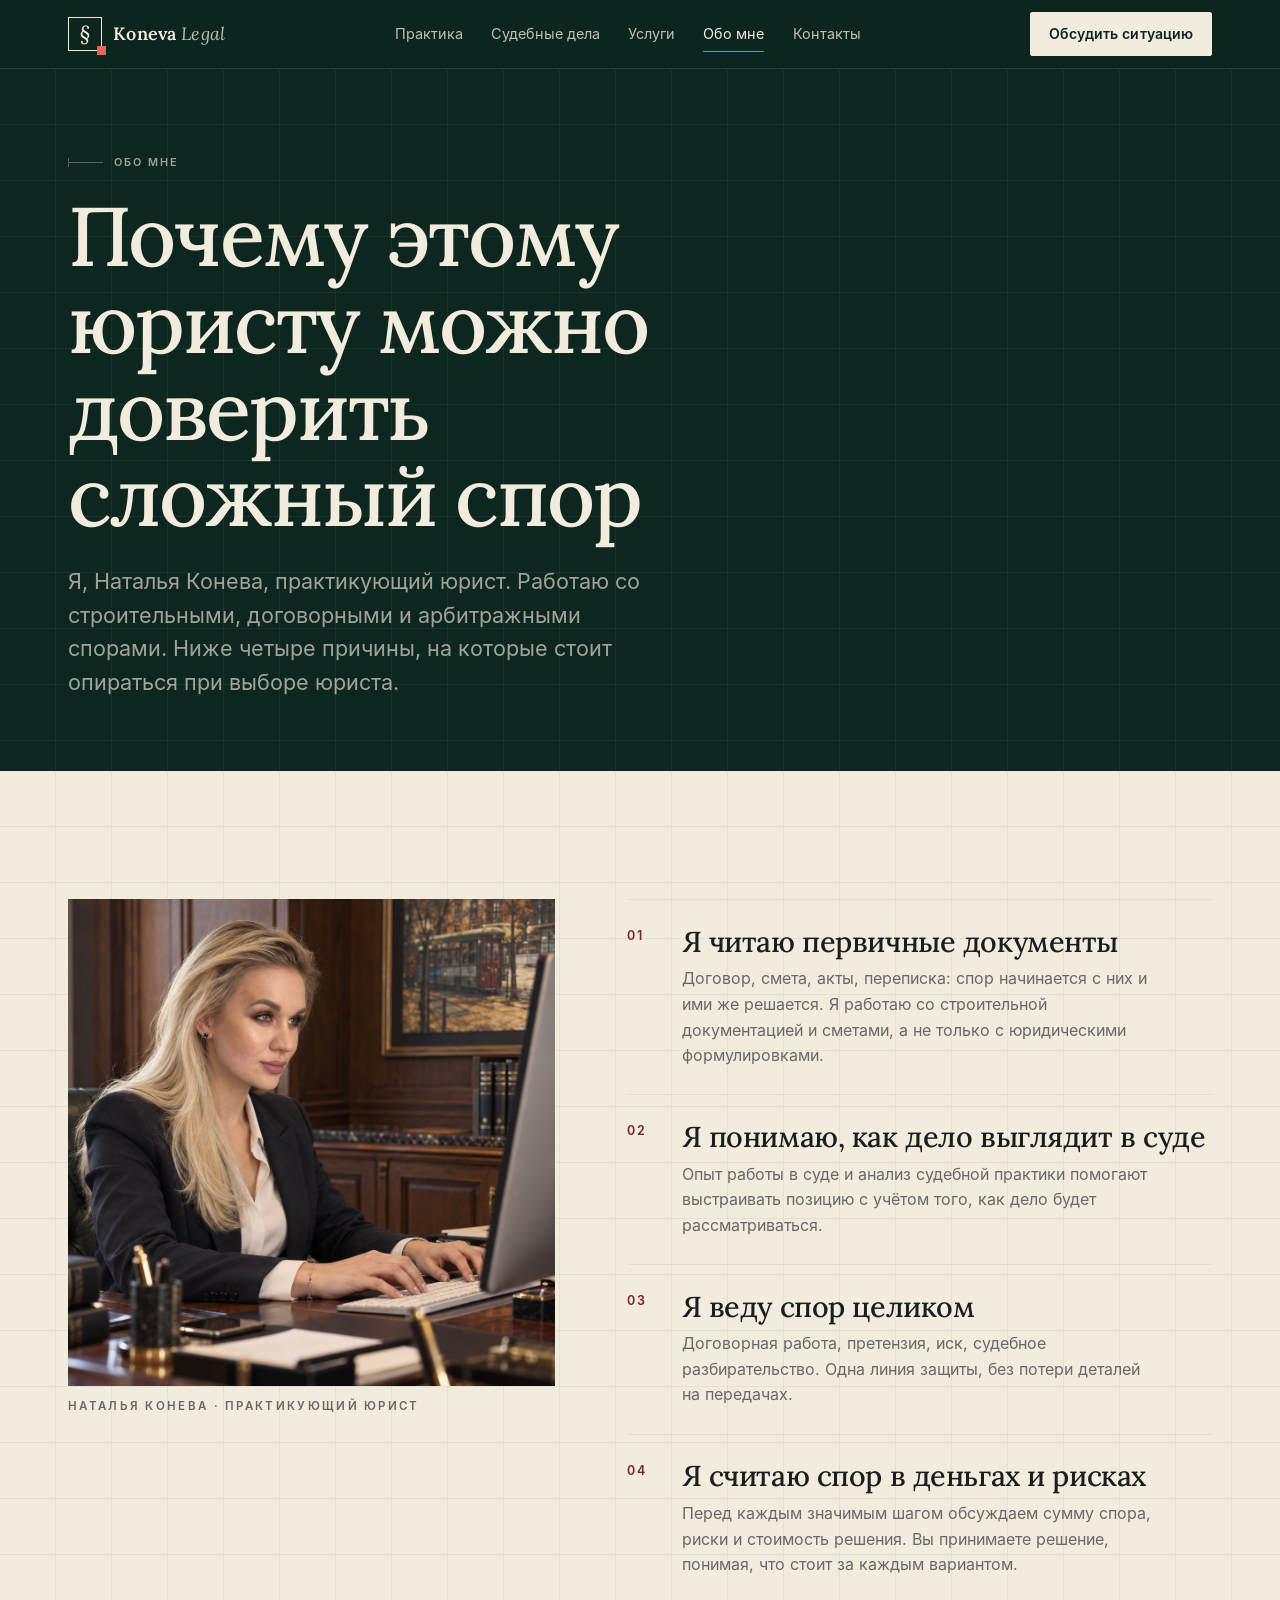
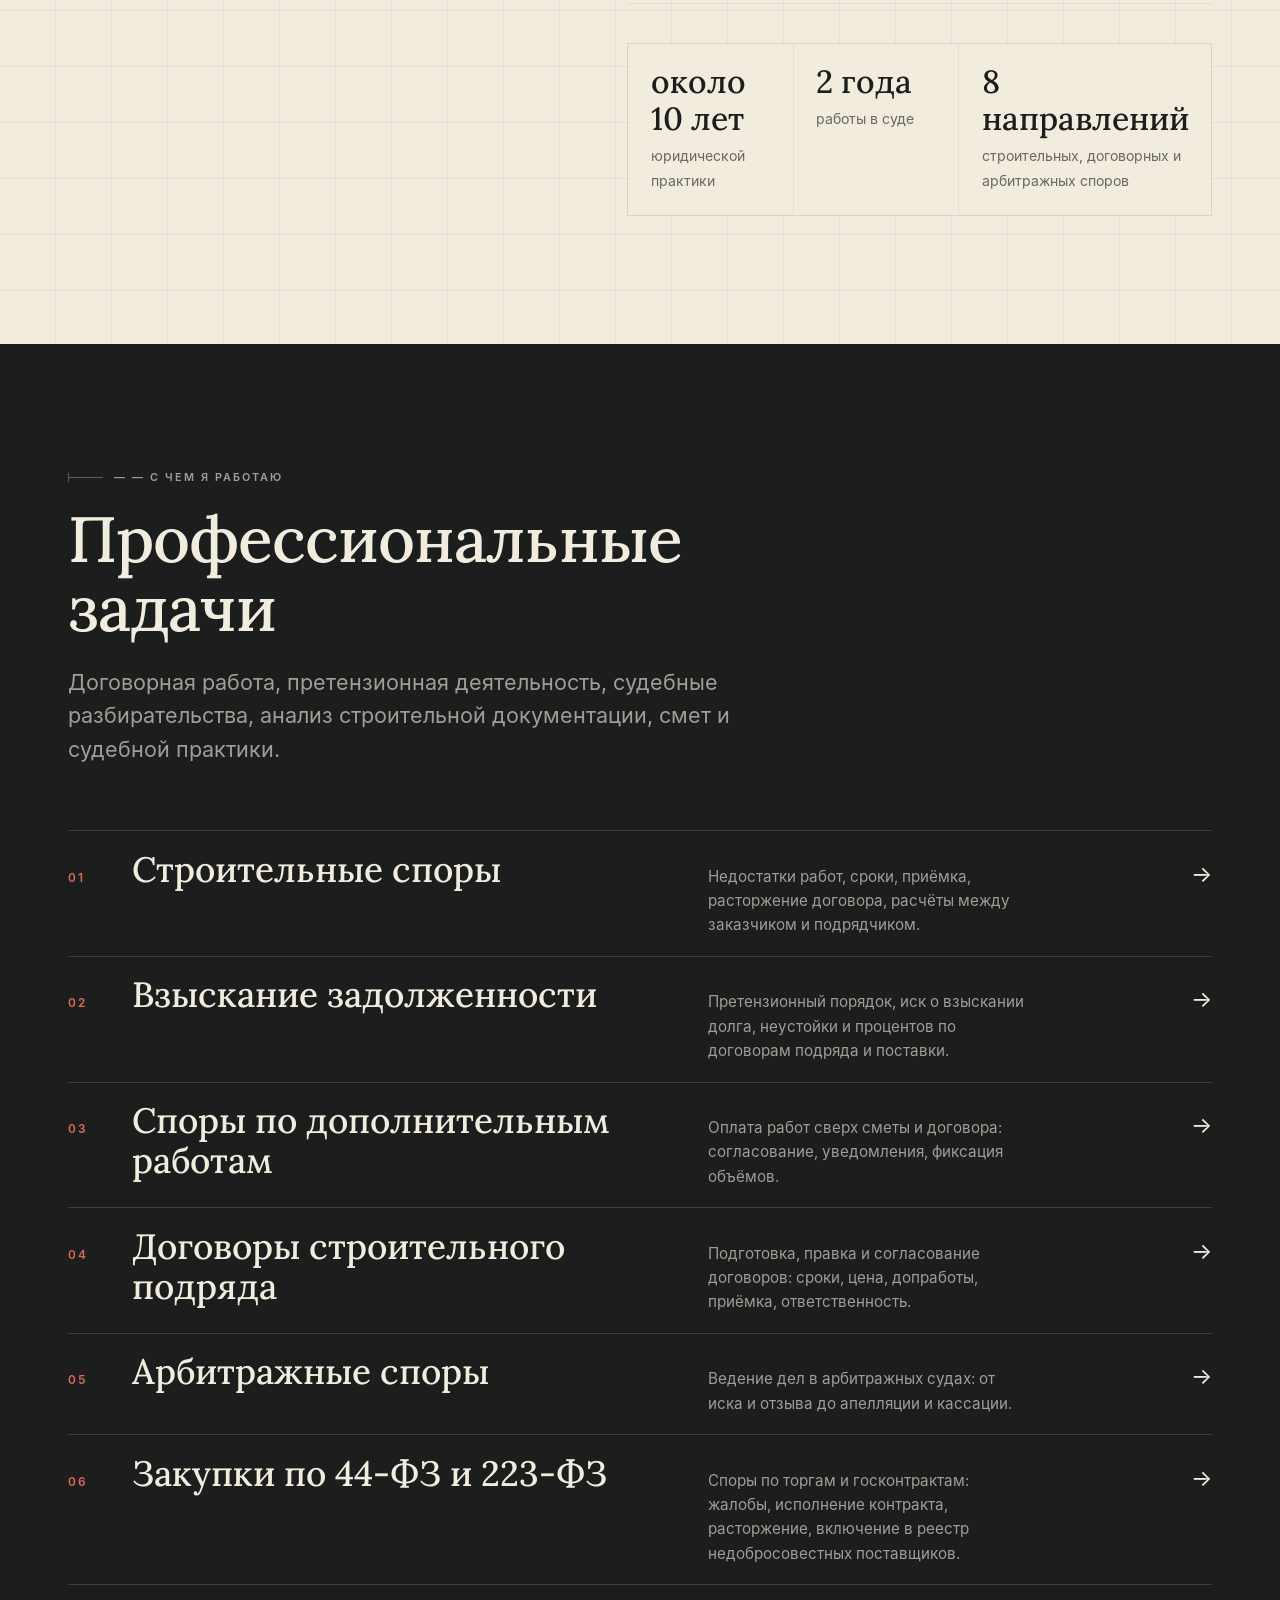
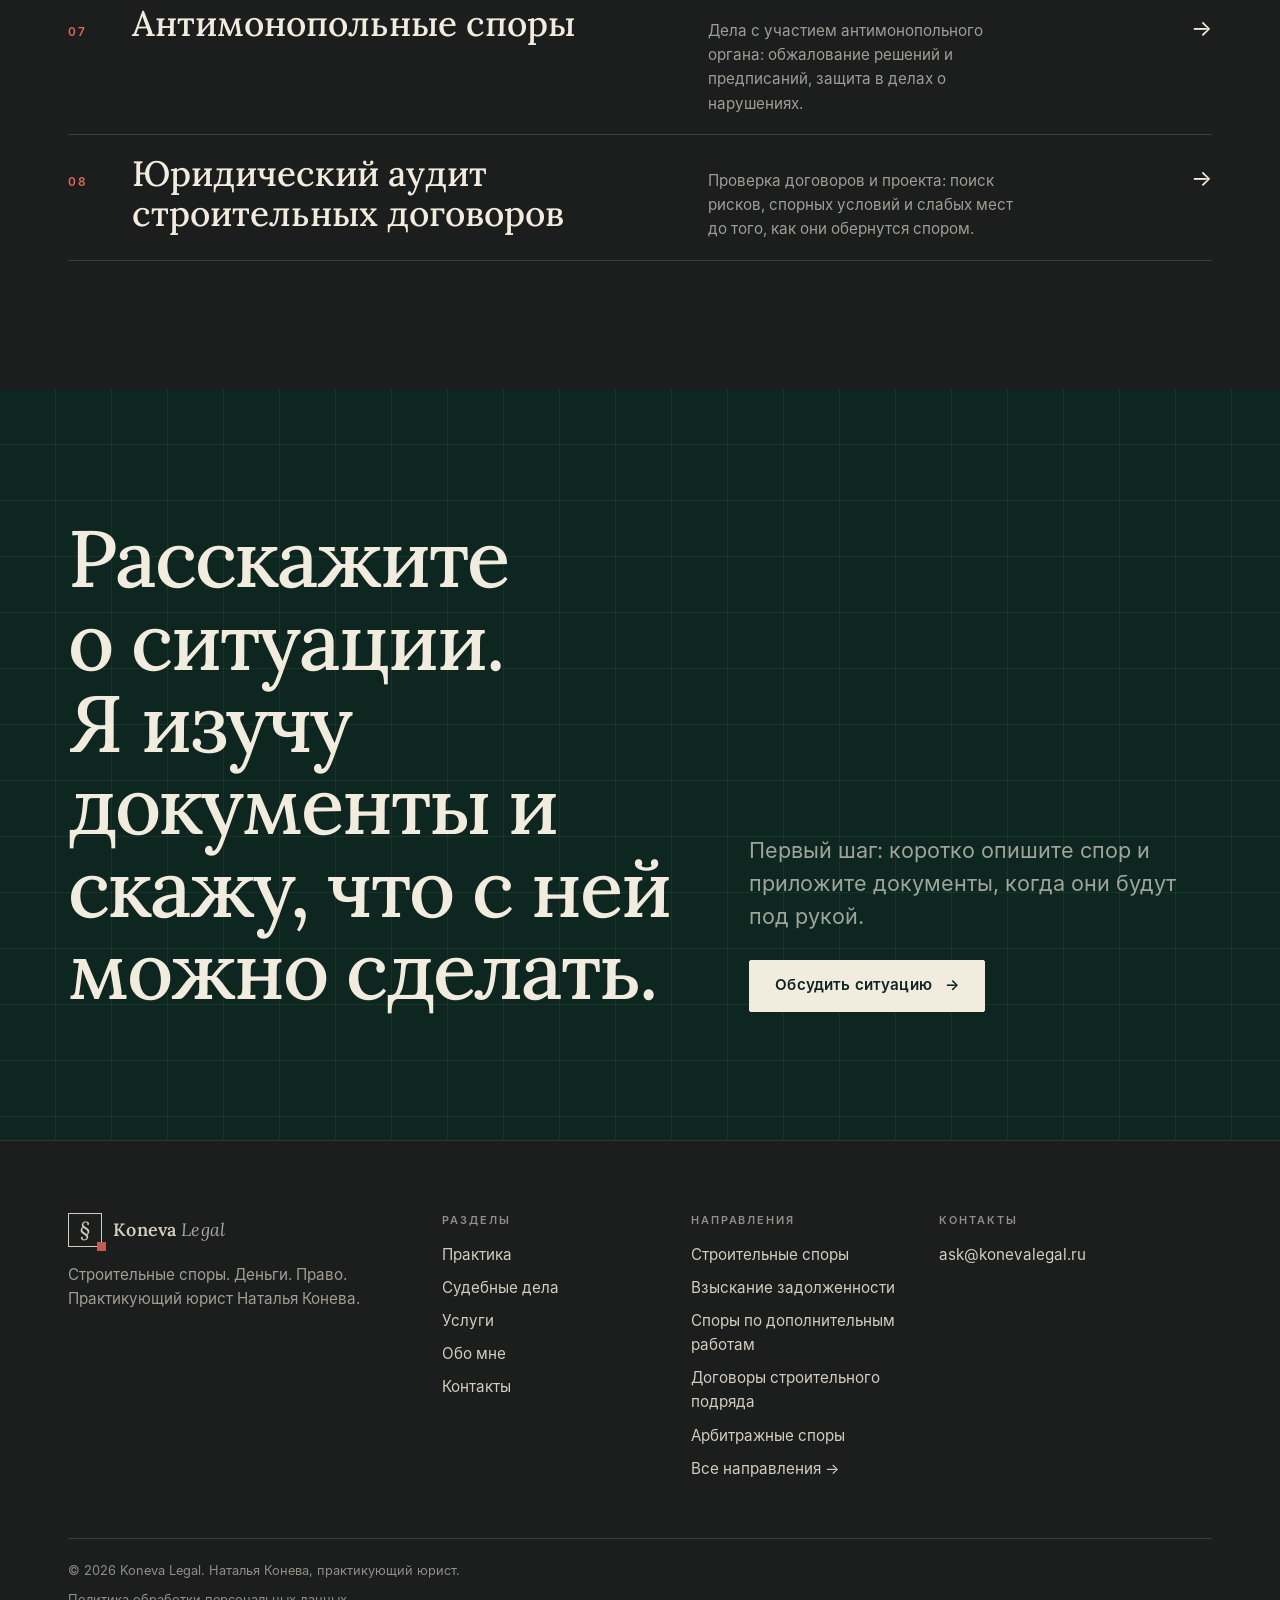
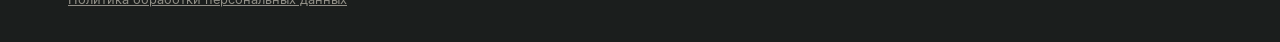
==== commit 3d52f517: "Add files via upload" ====
--- a/about.html
+++ b/about.html
@@ -55,13 +55,6 @@
         <div class="fact" data-site-hide><b data-site="courtYears">2 года</b><span>работы в суде</span></div>
         <div class="fact"><b>8 направлений</b><span>строительных, договорных и арбитражных споров</span></div>
       </div>
-      <div class="c-list reveal" style="margin-top:2.4rem">
-        <dl style="margin:0">
-          <div class="c-item"><dt>Образование</dt><dd><span class="ph">[образование — заполнить]</span></dd></div>
-          <div class="c-item"><dt>Статус</dt><dd><span class="ph">[статус оказания услуг — заполнить]</span></dd></div>
-          <div class="c-item"><dt>Регион</dt><dd><span class="ph">[регион практики — заполнить]</span></dd></div>
-        </dl>
-      </div>
     </div>
   </div>
 </section>
